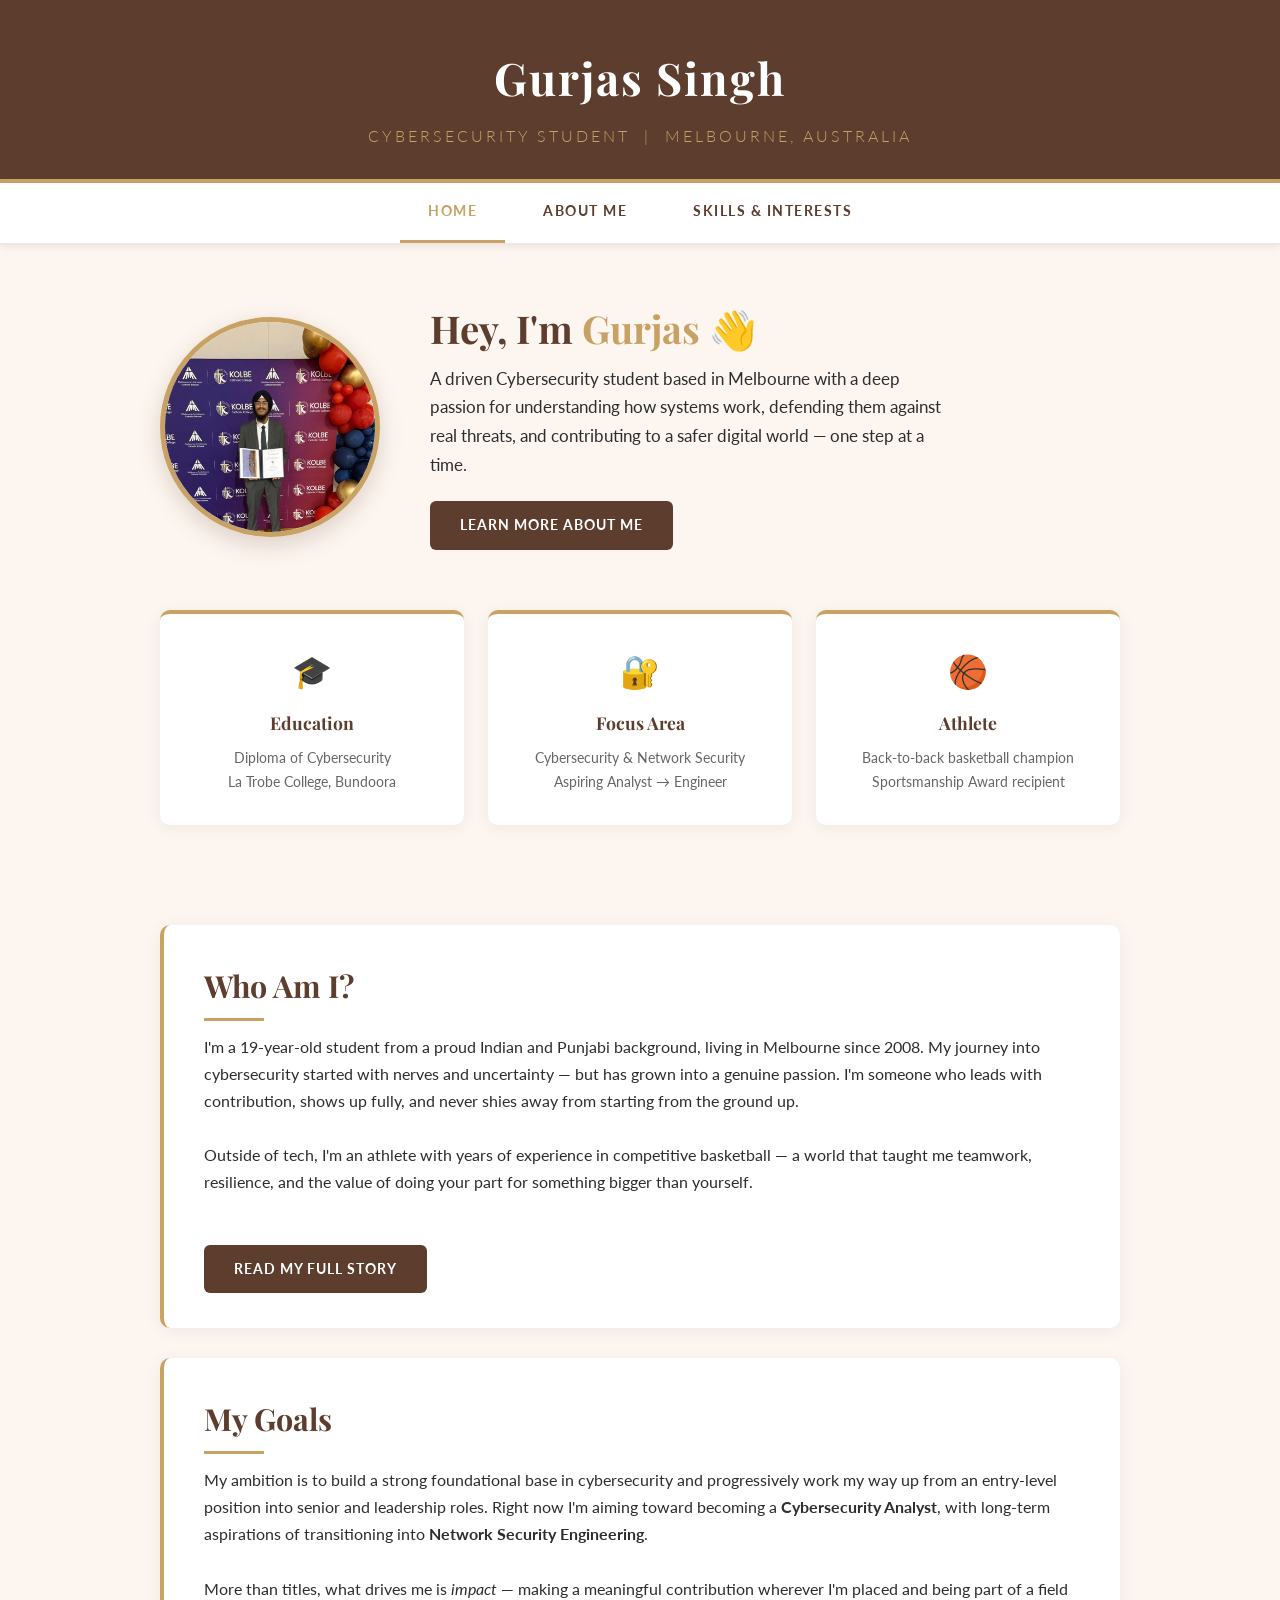
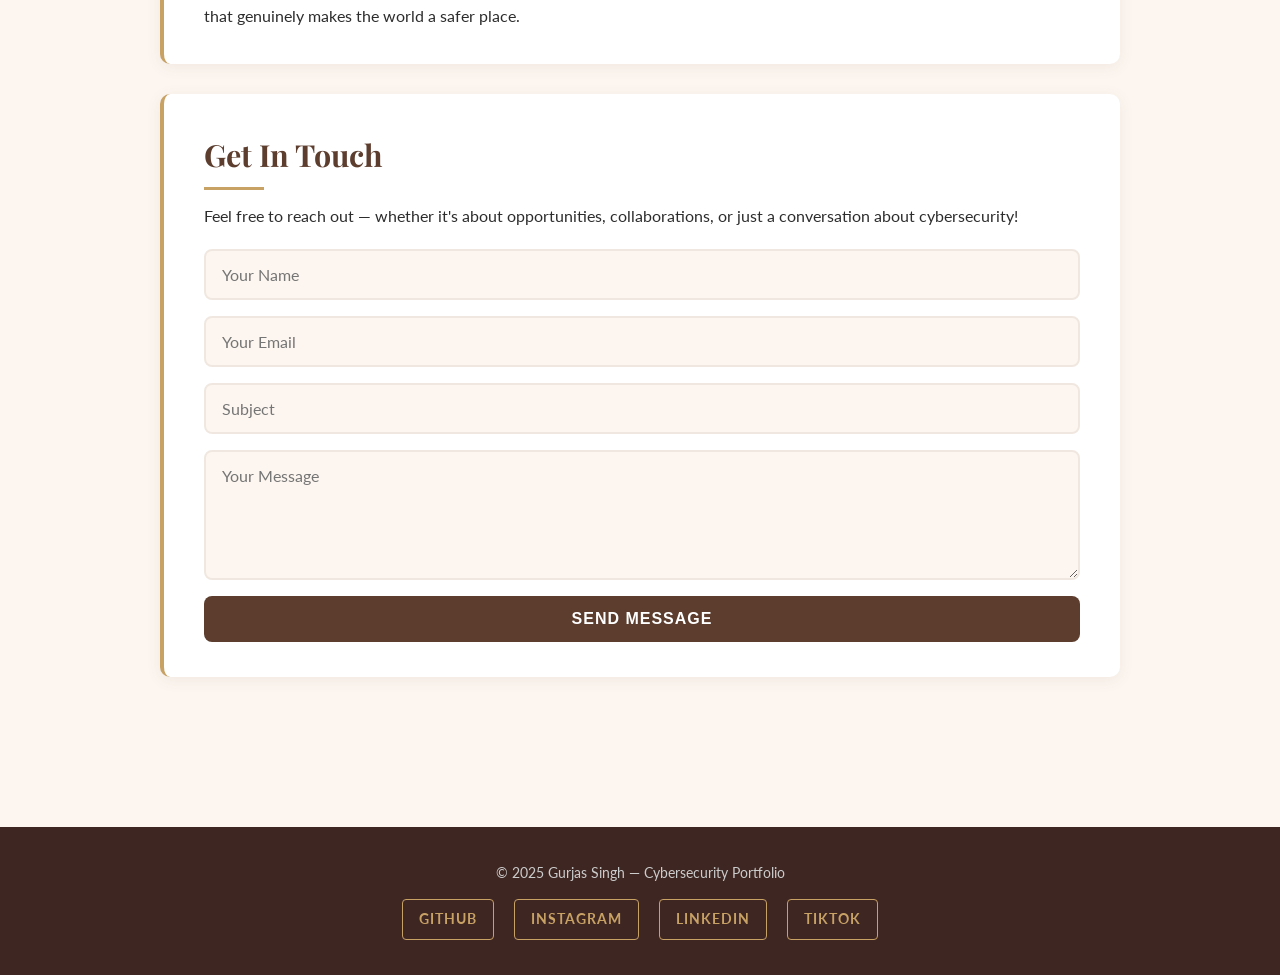
==== index.html @ c28b1977 "Add files via upload" ====
<!DOCTYPE html>
<html lang="en">
<head>
  <meta charset="UTF-8" />
  <meta name="viewport" content="width=device-width, initial-scale=1.0"/>
  <title>Gurjas Singh | Portfolio</title>
  <!-- Links to our single CSS file for all styling -->
  <link rel="stylesheet" href="css/style.css" />
</head>
<body>

  <!-- =============================================
       HEADER
       Shows your name and title on every page
       ============================================= -->
  <header>
    <h1>Gurjas Singh</h1>
    <p class="tagline">Cybersecurity Student &nbsp;|&nbsp; Melbourne, Australia</p>
  </header>

  <!-- =============================================
       NAVIGATION BAR
       Links to all 3 pages
       "active" class highlights the current page
       ============================================= -->
  <nav>
    <a href="index.html" class="active">Home</a>
    <a href="about.html">About Me</a>
    <a href="skills.html">Skills &amp; Interests</a>
  </nav>

  <!-- =============================================
       HERO SECTION
       First thing visitors see - photo + intro
       ============================================= -->
  <section class="hero">
    <img
      src="images/profile.jpg"
      alt="Gurjas Singh graduation photo"
      class="hero-photo"
    />
    <div class="hero-text">
      <h2>Hey, I'm <span>Gurjas</span> 👋</h2>
      <p>
        A driven Cybersecurity student based in Melbourne with a deep passion
        for understanding how systems work, defending them against real threats,
        and contributing to a safer digital world — one step at a time.
      </p>
      <a href="about.html" class="btn">Learn More About Me</a>
    </div>
  </section>

  <!-- =============================================
       HIGHLIGHTS ROW
       3 quick-glance cards summarising who you are
       ============================================= -->
  <div class="highlights">

    <div class="highlight-box">
      <div class="icon">🎓</div>
      <h3>Education</h3>
      <p>Diploma of Cybersecurity<br/>La Trobe College, Bundoora</p>
    </div>

    <div class="highlight-box">
      <div class="icon">🔐</div>
      <h3>Focus Area</h3>
      <p>Cybersecurity &amp; Network Security<br/>Aspiring Analyst → Engineer</p>
    </div>

    <div class="highlight-box">
      <div class="icon">🏀</div>
      <h3>Athlete</h3>
      <p>Back-to-back basketball champion<br/>Sportsmanship Award recipient</p>
    </div>

  </div>

  <!-- =============================================
       ABOUT SNAPSHOT SECTION
       Brief intro to pull visitors in further
       ============================================= -->
  <main>
    <div class="card">
      <h2 class="section-title">Who Am I?</h2>
      <p>
        I'm a 19-year-old student from a proud Indian and Punjabi background,
        living in Melbourne since 2008. My journey into cybersecurity started
        with nerves and uncertainty — but has grown into a genuine passion.
        I'm someone who leads with contribution, shows up fully, and never
        shies away from starting from the ground up.
      </p>
      <br/>
      <p>
        Outside of tech, I'm an athlete with years of experience in competitive
        basketball — a world that taught me teamwork, resilience, and the value
        of doing your part for something bigger than yourself.
      </p>
      <br/>
      <a href="about.html" class="btn">Read My Full Story</a>
    </div>

    <!-- =============================================
         GOALS SECTION
         Quick overview of career aspirations
         ============================================= -->
    <div class="card">
      <h2 class="section-title">My Goals</h2>
      <p>
        My ambition is to build a strong foundational base in cybersecurity
        and progressively work my way up from an entry-level position into
        senior and leadership roles. Right now I'm aiming toward becoming a
        <strong>Cybersecurity Analyst</strong>, with long-term aspirations of
        transitioning into <strong>Network Security Engineering</strong>.
      </p>
      <br/>
      <p>
        More than titles, what drives me is <em>impact</em> — making a
        meaningful contribution wherever I'm placed and being part of a field
        that genuinely makes the world a safer place.
      </p>
    </div>

    <!-- =============================================
         CONTACT FORM
         Simple contact me form with JS validation
         ============================================= -->
    <div class="card">
      <h2 class="section-title">Get In Touch</h2>
      <p style="margin-bottom: 20px;">
        Feel free to reach out — whether it's about opportunities,
        collaborations, or just a conversation about cybersecurity!
      </p>

      <!-- Form uses JS validation - no PHP needed for Cloudflare -->
      <div class="contact-form">
        <input type="text"  id="name"    placeholder="Your Name"    />
        <input type="email" id="email"   placeholder="Your Email"   />
        <input type="text"  id="subject" placeholder="Subject"      />
        <textarea           id="message" placeholder="Your Message"></textarea>
        <button onclick="validateForm()">Send Message</button>
        <!-- Success/error message shown after submit -->
        <div class="form-msg" id="formMsg"></div>
      </div>
    </div>

  </main>

  <!-- =============================================
       FOOTER
       Social media links + copyright
       ============================================= -->
  <footer>
    <p>© 2025 Gurjas Singh — Cybersecurity Portfolio</p>
    <div class="social-links">
      <a href="https://github.com/Gurjas9090" target="_blank">GitHub</a>
      <a href="https://www.instagram.com/gurjas4037/" target="_blank">Instagram</a>
      <a href="https://www.linkedin.com/" target="_blank">LinkedIn</a>
      <a href="https://www.tiktok.com/" target="_blank">TikTok</a>
    </div>
  </footer>

  <!-- =============================================
       JAVASCRIPT - Form Validation
       Checks all fields are filled before "sending"
       ============================================= -->
  <script>
    function validateForm() {
      // Grab the value from each input field
      const name    = document.getElementById('name').value.trim();
      const email   = document.getElementById('email').value.trim();
      const subject = document.getElementById('subject').value.trim();
      const message = document.getElementById('message').value.trim();
      const msg     = document.getElementById('formMsg');

      // Remove any previous message styling
      msg.className = 'form-msg';

      // Check if any field is empty
      if (!name || !email || !subject || !message) {
        msg.textContent = '⚠️ Please fill in all fields before sending.';
        msg.classList.add('error');
        return;
      }

      // Basic email format check using regex
      const emailPattern = /^[^\s@]+@[^\s@]+\.[^\s@]+$/;
      if (!emailPattern.test(email)) {
        msg.textContent = '⚠️ Please enter a valid email address.';
        msg.classList.add('error');
        return;
      }

      // All good - show success message
      msg.textContent = '✅ Message sent successfully! I\'ll get back to you soon.';
      msg.classList.add('success');

      // Clear the form fields
      document.getElementById('name').value    = '';
      document.getElementById('email').value   = '';
      document.getElementById('subject').value = '';
      document.getElementById('message').value = '';
    }
  </script>

</body>
</html>
---- css/style.css ----
/* ============================================
   GURJAS SINGH - PORTFOLIO STYLESHEET
   All pages use this single CSS file
   ============================================ */

/* --- Google Fonts Import ---
   Playfair Display = elegant heading font
   Lato = clean, readable body font         */
@import url('https://fonts.googleapis.com/css2?family=Playfair+Display:wght@400;600;700&family=Lato:wght@300;400;700&display=swap');

/* --- CSS Variables (Colour Palette) ---
   Change a colour here = changes everywhere */
:root {
  --bg:         #fdf6f0;   /* warm cream background    */
  --primary:    #5c3d2e;   /* deep brown - headings    */
  --accent:     #c8a165;   /* gold - highlights        */
  --text:       #2d2d2d;   /* near-black - body text   */
  --footer-bg:  #3e2723;   /* dark brown - footer      */
  --white:      #ffffff;   /* white - cards            */
  --light-grey: #f0e8e0;   /* soft warm grey - dividers*/
}

/* --- Reset & Base ---
   Removes default browser spacing/sizing   */
* {
  margin: 0;
  padding: 0;
  box-sizing: border-box;
}

body {
  font-family: 'Lato', sans-serif;
  background-color: var(--bg);
  color: var(--text);
  line-height: 1.7;
}

/* ============================================
   HEADER
   The top banner shown on every page
   ============================================ */
header {
  background-color: var(--primary);
  color: var(--white);
  padding: 40px 20px 30px;
  text-align: center;
  border-bottom: 4px solid var(--accent);
}

header h1 {
  font-family: 'Playfair Display', serif;
  font-size: 2.8rem;
  letter-spacing: 2px;
  color: var(--white);
}

header p.tagline {
  font-size: 1rem;
  color: var(--accent);
  letter-spacing: 3px;
  text-transform: uppercase;
  margin-top: 6px;
  font-weight: 300;
}

/* ============================================
   NAVIGATION BAR
   Links to all 3 pages, consistent on each
   ============================================ */
nav {
  background-color: var(--white);
  border-bottom: 2px solid var(--light-grey);
  display: flex;
  justify-content: center;
  gap: 10px;
  padding: 0;
  position: sticky;   /* stays at top when scrolling */
  top: 0;
  z-index: 100;
  box-shadow: 0 2px 8px rgba(0,0,0,0.07);
}

nav a {
  display: inline-block;
  padding: 16px 28px;
  text-decoration: none;
  color: var(--primary);
  font-family: 'Lato', sans-serif;
  font-weight: 700;
  font-size: 0.9rem;
  letter-spacing: 1.5px;
  text-transform: uppercase;
  transition: all 0.3s ease;   /* smooth hover effect */
  border-bottom: 3px solid transparent;
}

nav a:hover,
nav a.active {
  color: var(--accent);
  border-bottom: 3px solid var(--accent);
}

/* ============================================
   MAIN CONTENT WRAPPER
   Centres and limits the width of all content
   ============================================ */
main {
  max-width: 1000px;
  margin: 0 auto;
  padding: 50px 20px 60px;
}

/* ============================================
   SECTION TITLES
   Reusable heading style for all sections
   ============================================ */
.section-title {
  font-family: 'Playfair Display', serif;
  font-size: 1.9rem;
  color: var(--primary);
  margin-bottom: 12px;
  position: relative;
  display: inline-block;
}

/* Decorative underline on section titles */
.section-title::after {
  content: '';
  display: block;
  width: 60px;
  height: 3px;
  background-color: var(--accent);
  margin-top: 6px;
}

/* ============================================
   CARDS
   White boxes used to hold content sections
   ============================================ */
.card {
  background-color: var(--white);
  border-radius: 10px;
  padding: 35px 40px;
  margin-bottom: 30px;
  box-shadow: 0 3px 15px rgba(92, 61, 46, 0.08);
  border-left: 4px solid var(--accent);
}

/* ============================================
   HOME PAGE - HERO SECTION
   The big welcome banner on index.html
   ============================================ */
.hero {
  display: flex;
  align-items: center;
  gap: 50px;
  padding: 60px 20px;
  max-width: 1000px;
  margin: 0 auto;
}

.hero-photo {
  width: 220px;
  height: 220px;
  border-radius: 50%;           /* makes it a circle    */
  object-fit: cover;            /* crops photo neatly   */
  object-position: top;
  border: 5px solid var(--accent);
  box-shadow: 0 8px 25px rgba(92, 61, 46, 0.2);
  flex-shrink: 0;
}

.hero-text h2 {
  font-family: 'Playfair Display', serif;
  font-size: 2.4rem;
  color: var(--primary);
  line-height: 1.2;
}

.hero-text h2 span {
  color: var(--accent);
}

.hero-text p {
  margin-top: 14px;
  font-size: 1.05rem;
  color: var(--text);
  max-width: 520px;
}

/* CTA Button on home page */
.btn {
  display: inline-block;
  margin-top: 22px;
  padding: 12px 30px;
  background-color: var(--primary);
  color: var(--white);
  text-decoration: none;
  border-radius: 6px;
  font-weight: 700;
  letter-spacing: 1px;
  font-size: 0.9rem;
  text-transform: uppercase;
  transition: background 0.3s ease, transform 0.2s ease;
}

.btn:hover {
  background-color: var(--accent);
  transform: translateY(-2px);   /* subtle lift effect */
}

/* ============================================
   HOME PAGE - HIGHLIGHTS ROW
   3 info boxes below the hero section
   ============================================ */
.highlights {
  display: grid;
  grid-template-columns: repeat(3, 1fr);   /* 3 equal columns */
  gap: 24px;
  max-width: 1000px;
  margin: 0 auto 50px;
  padding: 0 20px;
}

.highlight-box {
  background: var(--white);
  border-radius: 10px;
  padding: 30px 24px;
  text-align: center;
  box-shadow: 0 3px 15px rgba(92, 61, 46, 0.08);
  border-top: 4px solid var(--accent);
  transition: transform 0.3s ease;
}

.highlight-box:hover {
  transform: translateY(-5px);
}

.highlight-box .icon {
  font-size: 2rem;
  margin-bottom: 10px;
}

.highlight-box h3 {
  font-family: 'Playfair Display', serif;
  color: var(--primary);
  font-size: 1.1rem;
  margin-bottom: 8px;
}

.highlight-box p {
  font-size: 0.9rem;
  color: #666;
}

/* ============================================
   ABOUT PAGE - PROFILE SECTION
   ============================================ */
.about-grid {
  display: grid;
  grid-template-columns: 200px 1fr;
  gap: 40px;
  align-items: start;
}

.about-photo {
  width: 200px;
  height: 240px;
  object-fit: cover;
  object-position: top;
  border-radius: 10px;
  border: 4px solid var(--accent);
  box-shadow: 0 6px 20px rgba(92, 61, 46, 0.15);
}

.about-details p {
  margin-bottom: 14px;
  font-size: 1rem;
}

/* Info label/value pairs e.g. "Name: Gurjas Singh" */
.info-row {
  display: flex;
  gap: 12px;
  margin-bottom: 10px;
  font-size: 0.95rem;
}

.info-label {
  font-weight: 700;
  color: var(--primary);
  min-width: 110px;
}

/* ============================================
   ACHIEVEMENTS - Timeline style list
   ============================================ */
.achievement-list {
  list-style: none;
  padding: 0;
}

.achievement-list li {
  padding: 14px 0 14px 20px;
  border-left: 3px solid var(--accent);
  margin-bottom: 12px;
  font-size: 0.97rem;
  position: relative;
}

/* Gold dot on each achievement */
.achievement-list li::before {
  content: '';
  width: 12px;
  height: 12px;
  background: var(--accent);
  border-radius: 50%;
  position: absolute;
  left: -7px;
  top: 18px;
}

/* ============================================
   SKILLS PAGE - Skill Bars
   ============================================ */
.skill-item {
  margin-bottom: 20px;
}

.skill-item label {
  display: flex;
  justify-content: space-between;
  font-weight: 700;
  color: var(--primary);
  margin-bottom: 6px;
  font-size: 0.95rem;
}

.skill-bar {
  background-color: var(--light-grey);
  border-radius: 20px;
  height: 12px;
  overflow: hidden;
}

.skill-fill {
  height: 100%;
  background: linear-gradient(90deg, var(--primary), var(--accent));
  border-radius: 20px;
  transition: width 1s ease;
}

/* ============================================
   INTERESTS - Tag style chips
   ============================================ */
.interests-grid {
  display: flex;
  flex-wrap: wrap;
  gap: 12px;
  margin-top: 10px;
}

.interest-tag {
  background-color: var(--light-grey);
  color: var(--primary);
  padding: 10px 20px;
  border-radius: 30px;
  font-size: 0.9rem;
  font-weight: 700;
  border: 2px solid var(--accent);
  transition: all 0.3s ease;
}

.interest-tag:hover {
  background-color: var(--accent);
  color: var(--white);
}

/* ============================================
   CONTACT FORM
   ============================================ */
.contact-form {
  display: flex;
  flex-direction: column;
  gap: 16px;
}

.contact-form input,
.contact-form textarea {
  padding: 14px 16px;
  border: 2px solid var(--light-grey);
  border-radius: 8px;
  font-family: 'Lato', sans-serif;
  font-size: 1rem;
  background-color: var(--bg);
  color: var(--text);
  transition: border-color 0.3s ease;
}

.contact-form input:focus,
.contact-form textarea:focus {
  outline: none;
  border-color: var(--accent);
}

.contact-form textarea {
  resize: vertical;
  min-height: 130px;
}

.contact-form button {
  padding: 14px;
  background-color: var(--primary);
  color: var(--white);
  border: none;
  border-radius: 8px;
  font-size: 1rem;
  font-weight: 700;
  cursor: pointer;
  letter-spacing: 1px;
  text-transform: uppercase;
  transition: background 0.3s ease;
}

.contact-form button:hover {
  background-color: var(--accent);
}

/* Form validation feedback */
.form-msg {
  display: none;
  padding: 12px;
  border-radius: 8px;
  font-weight: 700;
  text-align: center;
}

.form-msg.success {
  background-color: #e8f5e9;
  color: #2e7d32;
  display: block;
}

.form-msg.error {
  background-color: #fdecea;
  color: #c62828;
  display: block;
}

/* ============================================
   FOOTER
   Shown on every page - social media links
   ============================================ */
footer {
  background-color: var(--footer-bg);
  color: #ccc;
  text-align: center;
  padding: 35px 20px;
  margin-top: 60px;
}

footer p {
  font-size: 0.85rem;
  margin-bottom: 14px;
}

.social-links {
  display: flex;
  justify-content: center;
  gap: 20px;
  flex-wrap: wrap;
}

.social-links a {
  color: var(--accent);
  text-decoration: none;
  font-weight: 700;
  font-size: 0.85rem;
  letter-spacing: 1px;
  text-transform: uppercase;
  padding: 8px 16px;
  border: 1px solid var(--accent);
  border-radius: 4px;
  transition: all 0.3s ease;
}

.social-links a:hover {
  background-color: var(--accent);
  color: var(--footer-bg);
}

/* ============================================
   DIVIDER LINE
   Decorative separator between sections
   ============================================ */
.divider {
  border: none;
  border-top: 2px solid var(--light-grey);
  margin: 40px 0;
}

/* ============================================
   RESPONSIVE - Mobile Friendly
   Adjusts layout for smaller screens
   ============================================ */
@media (max-width: 700px) {
  header h1 { font-size: 1.9rem; }

  .hero {
    flex-direction: column;
    text-align: center;
    padding: 40px 20px;
  }

  .highlights {
    grid-template-columns: 1fr;
  }

  .about-grid {
    grid-template-columns: 1fr;
  }

  .about-photo {
    width: 100%;
    height: 260px;
  }

  nav {
    flex-wrap: wrap;
  }

  nav a {
    padding: 12px 16px;
    font-size: 0.8rem;
  }
}
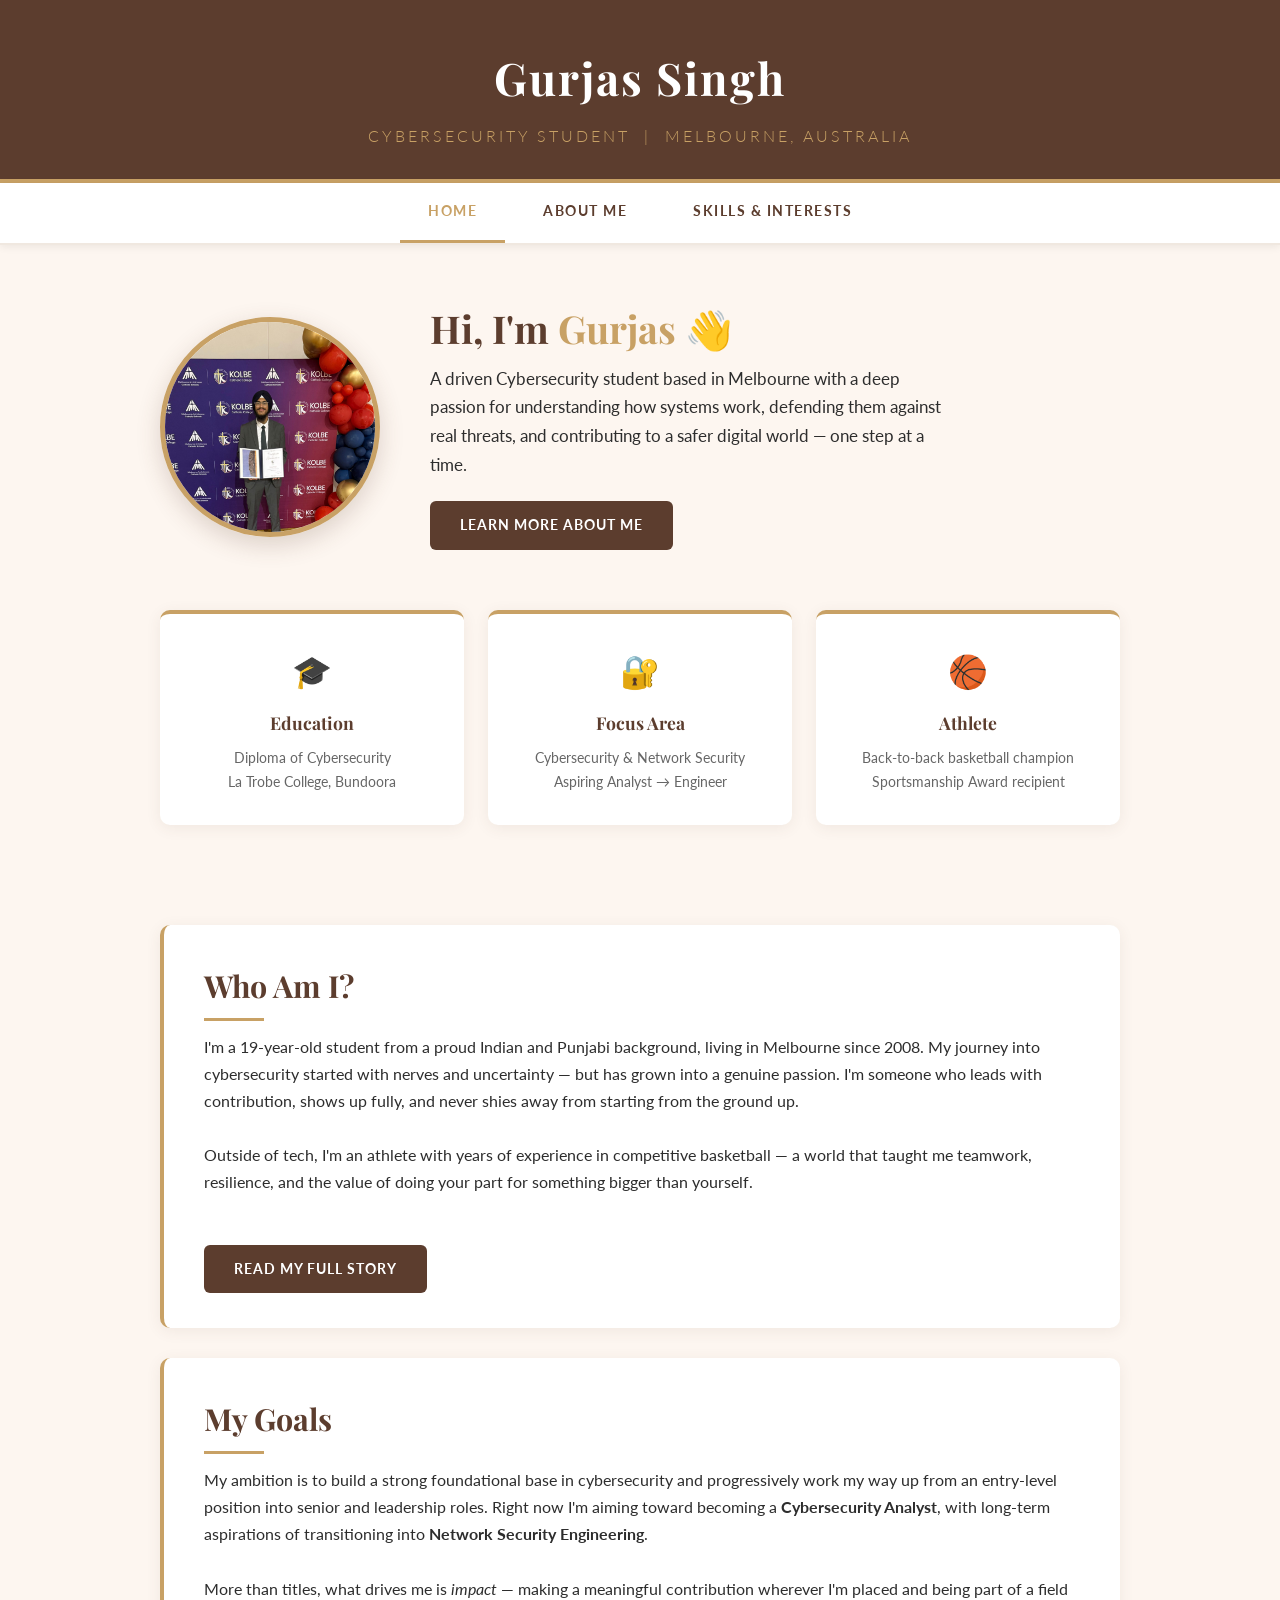
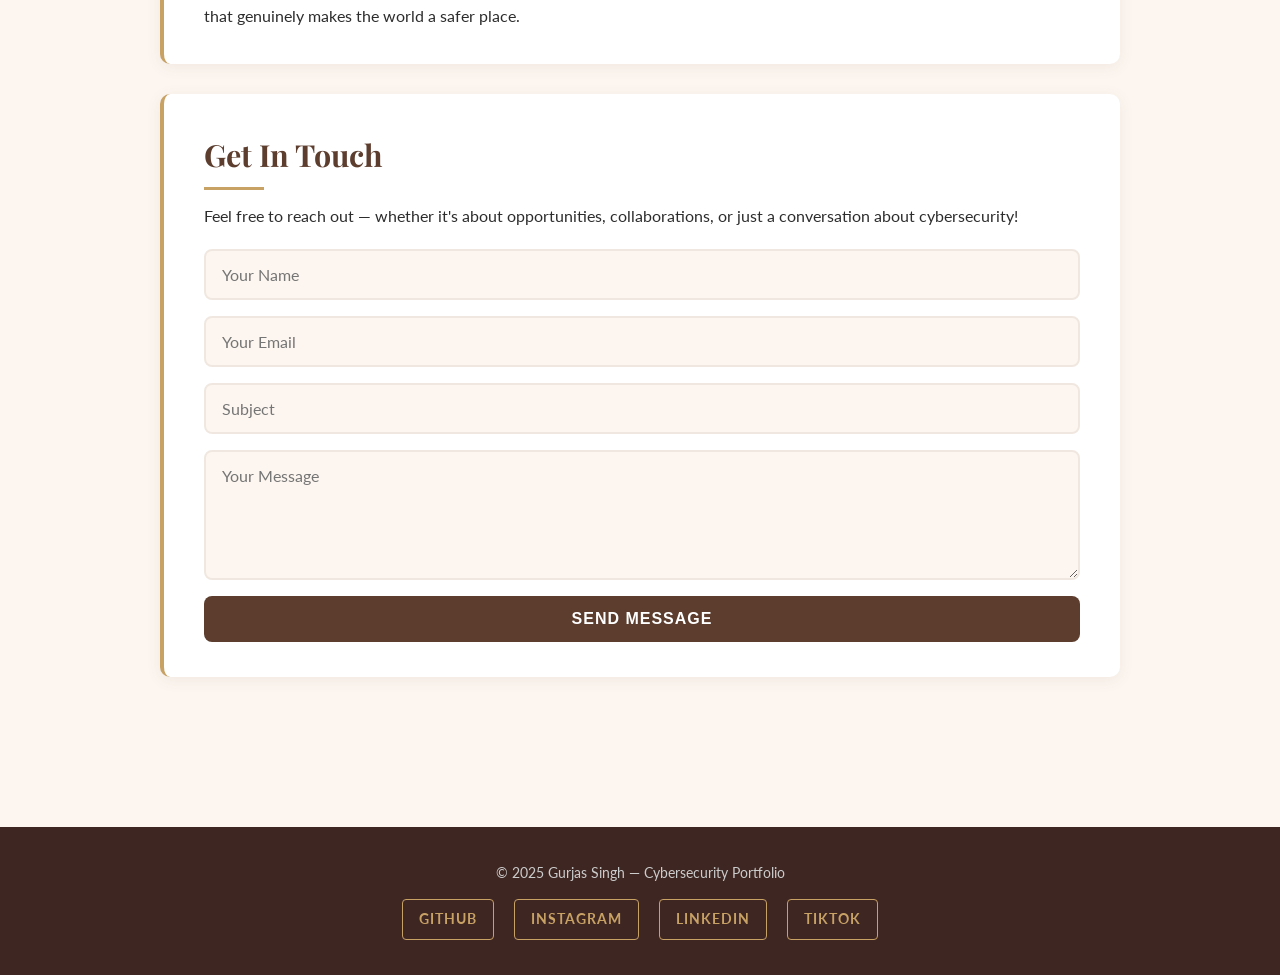
==== commit 218df557: "Update index.html" ====
--- a/index.html
+++ b/index.html
@@ -40,7 +40,7 @@
       class="hero-photo"
     />
     <div class="hero-text">
-      <h2>Hey, I'm <span>Gurjas</span> 👋</h2>
+      <h2>Hi, I'm <span>Gurjas</span> 👋</h2>
       <p>
         A driven Cybersecurity student based in Melbourne with a deep passion
         for understanding how systems work, defending them against real threats,
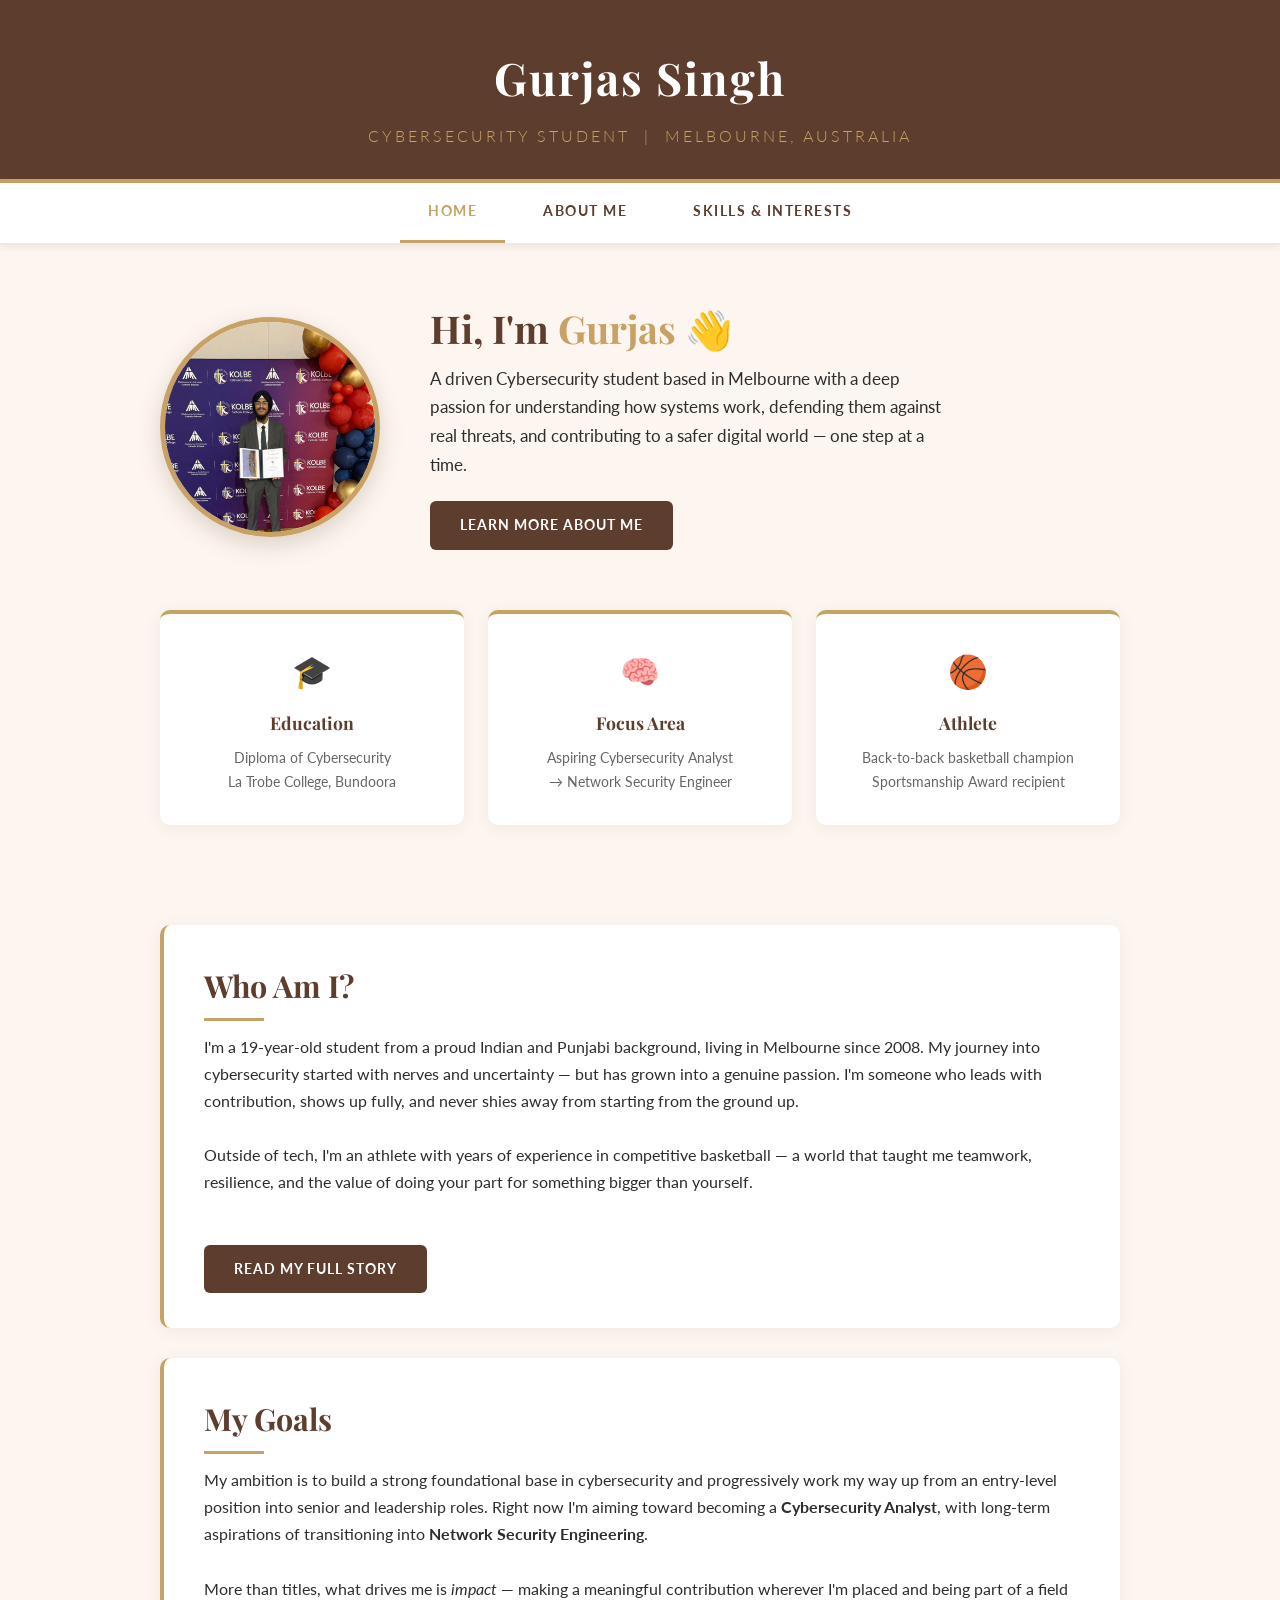
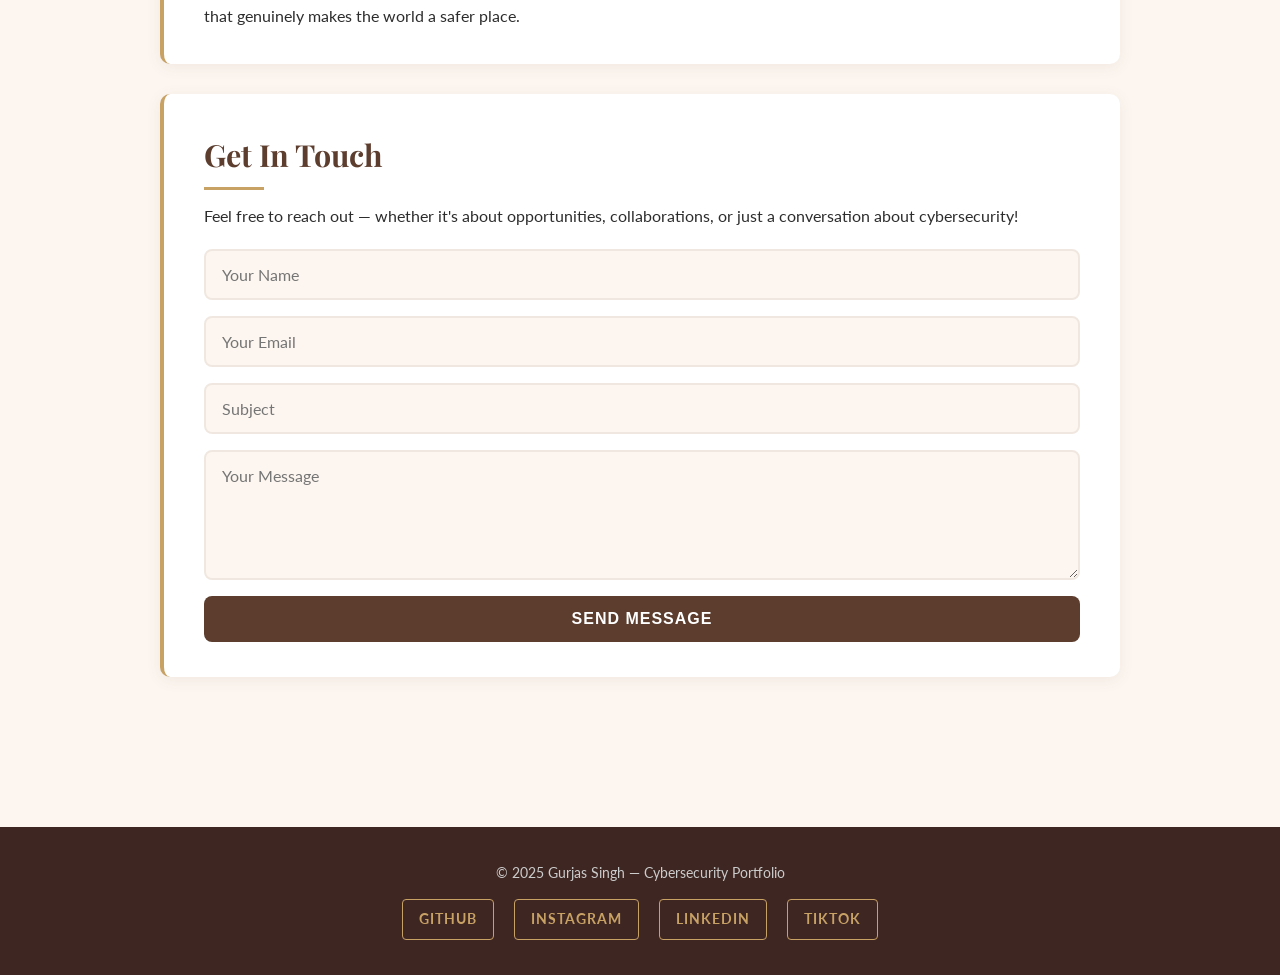
==== commit f4df7ba2: "Update index.html" ====
--- a/index.html
+++ b/index.html
@@ -63,9 +63,9 @@
     </div>
 
     <div class="highlight-box">
-      <div class="icon">🔐</div>
+      <div class="icon">🧠</div>
       <h3>Focus Area</h3>
-      <p>Cybersecurity &amp; Network Security<br/>Aspiring Analyst → Engineer</p>
+      <p>Aspiring Cybersecurity Analyst<br/>→ Network Security Engineer</p>
     </div>
 
     <div class="highlight-box">
